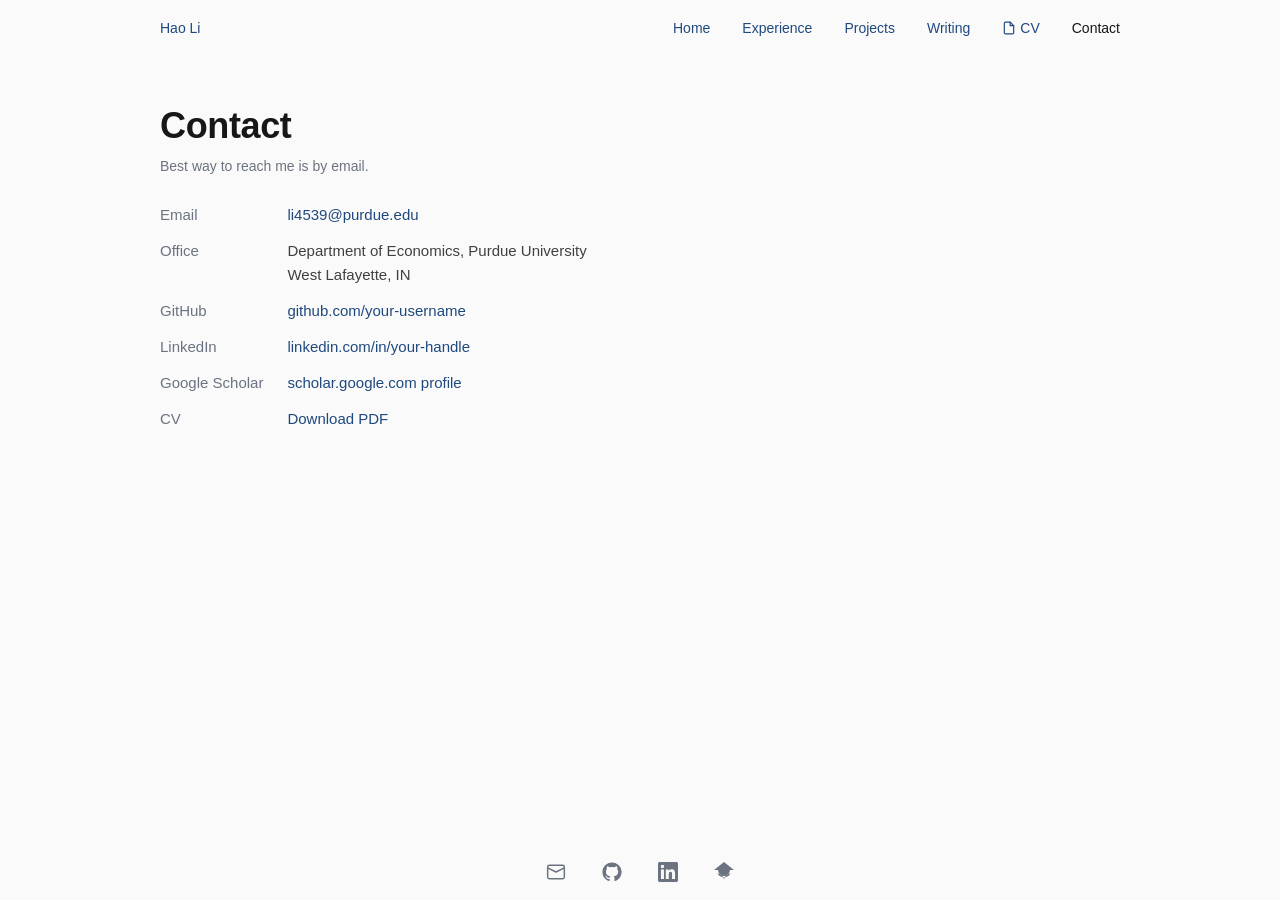
==== contact.html @ f15c2a9e "Add files via upload" ====
<!DOCTYPE html>
<html lang="en">
<head>
  <meta charset="UTF-8">
  <meta name="viewport" content="width=device-width, initial-scale=1">
  <title>Contact | Hao Li</title>
  <meta name="description" content="Contact information for Hao Li.">
  <link rel="stylesheet" href="styles.css">
</head>
<body>

  <header class="site-header">
    <div class="header-inner">
      <a href="index.html" class="site-name">Hao Li</a>
      <nav class="nav" aria-label="Main">
        <a href="index.html">Home</a>
        <a href="experience.html">Experience</a>
        <a href="projects.html">Projects</a>
        <a href="writing.html">Writing</a>
        <a href="pdf/Hao_Li_CV.pdf" target="_blank" rel="noopener" class="cv-link">
          <svg class="icon" viewBox="0 0 24 24" fill="none" stroke="currentColor" stroke-width="2" stroke-linecap="round" stroke-linejoin="round" aria-hidden="true">
            <path d="M14 2H6a2 2 0 0 0-2 2v16a2 2 0 0 0 2 2h12a2 2 0 0 0 2-2V8z"/>
            <polyline points="14 2 14 8 20 8"/>
          </svg>
          CV
        </a>
        <a href="contact.html" class="current">Contact</a>
      </nav>
      <button class="menu-toggle" aria-label="Open menu" aria-expanded="false">
        <svg width="20" height="20" viewBox="0 0 24 24" fill="none" stroke="currentColor" stroke-width="1.5">
          <path stroke-linecap="round" stroke-linejoin="round" d="M4 6h16M4 12h16M4 18h16"/>
        </svg>
      </button>
    </div>
  </header>

  <main>
    <h1 class="page-title">Contact</h1>
    <p class="subtitle">Best way to reach me is by email.</p>

    <section class="page-section">
      <dl class="contact-grid">
        <dt>Email</dt>
        <dd><a href="mailto:li4539@purdue.edu">li4539@purdue.edu</a></dd>

        <dt>Office</dt>
        <dd>Department of Economics, Purdue University<br>West Lafayette, IN</dd>

        <dt>GitHub</dt>
        <dd><a href="https://github.com/" target="_blank" rel="noopener">github.com/your-username</a></dd>

        <dt>LinkedIn</dt>
        <dd><a href="https://www.linkedin.com/" target="_blank" rel="noopener">linkedin.com/in/your-handle</a></dd>

        <dt>Google Scholar</dt>
        <dd><a href="https://scholar.google.com/" target="_blank" rel="noopener">scholar.google.com profile</a></dd>

        <dt>CV</dt>
        <dd><a href="pdf/Hao_Li_CV.pdf" target="_blank" rel="noopener">Download PDF</a></dd>
      </dl>
    </section>
  </main>

  <footer class="site-footer">
    <div class="footer-inner">
      <div class="footer-links">
        <a href="mailto:li4539@purdue.edu" aria-label="Email">
          <svg viewBox="0 0 24 24" fill="none" stroke="currentColor" stroke-width="1.75" stroke-linecap="round" stroke-linejoin="round" aria-hidden="true">
            <rect x="2" y="4" width="20" height="16" rx="2"/>
            <path d="m22 7-10 5L2 7"/>
          </svg>
        </a>
        <a href="https://github.com/" target="_blank" rel="noopener" aria-label="GitHub">
          <svg viewBox="0 0 24 24" fill="currentColor" aria-hidden="true">
            <path d="M12 .5C5.65.5.5 5.65.5 12c0 5.08 3.29 9.39 7.86 10.91.57.1.78-.25.78-.55v-2.1c-3.2.7-3.87-1.36-3.87-1.36-.52-1.34-1.28-1.7-1.28-1.7-1.05-.71.08-.7.08-.7 1.16.08 1.77 1.19 1.77 1.19 1.03 1.77 2.71 1.26 3.37.96.1-.75.4-1.27.73-1.56-2.55-.29-5.24-1.28-5.24-5.69 0-1.26.45-2.29 1.18-3.1-.12-.29-.51-1.46.11-3.04 0 0 .97-.31 3.18 1.18a11.1 11.1 0 0 1 5.79 0c2.21-1.49 3.18-1.18 3.18-1.18.62 1.58.23 2.75.11 3.04.74.81 1.18 1.84 1.18 3.1 0 4.42-2.69 5.39-5.25 5.68.41.36.78 1.06.78 2.14v3.17c0 .31.21.66.79.55C20.21 21.39 23.5 17.08 23.5 12 23.5 5.65 18.35.5 12 .5z"/>
          </svg>
        </a>
        <a href="https://www.linkedin.com/" target="_blank" rel="noopener" aria-label="LinkedIn">
          <svg viewBox="0 0 24 24" fill="currentColor" aria-hidden="true">
            <path d="M20.45 20.45h-3.55v-5.57c0-1.33-.02-3.04-1.85-3.04-1.86 0-2.14 1.45-2.14 2.95v5.66H9.36V9h3.41v1.56h.05c.47-.9 1.64-1.85 3.37-1.85 3.6 0 4.26 2.37 4.26 5.46v6.28zM5.34 7.43a2.06 2.06 0 1 1 0-4.12 2.06 2.06 0 0 1 0 4.12zM7.12 20.45H3.56V9h3.56v11.45zM22.22 0H1.77C.79 0 0 .78 0 1.74v20.52C0 23.22.79 24 1.77 24h20.45c.98 0 1.78-.78 1.78-1.74V1.74C24 .78 23.2 0 22.22 0z"/>
          </svg>
        </a>
        <a href="https://scholar.google.com/" target="_blank" rel="noopener" aria-label="Google Scholar">
          <svg viewBox="0 0 24 24" fill="currentColor" aria-hidden="true">
            <path d="M12 0L0 9.5h4.84A7.16 7.16 0 0 0 12 16.66a7.16 7.16 0 0 0 7.16-7.16H24L12 0zm0 18.4a8.9 8.9 0 0 1-7.91-4.87A8.9 8.9 0 0 1 12 24a8.9 8.9 0 0 1 7.91-10.47A8.9 8.9 0 0 1 12 18.4z"/>
          </svg>
        </a>
      </div>
    </div>
  </footer>

  <script>
    document.querySelector('.menu-toggle').addEventListener('click', function() {
      var nav = document.querySelector('.nav');
      var expanded = this.getAttribute('aria-expanded') === 'true';
      this.setAttribute('aria-expanded', !expanded);
      nav.classList.toggle('open');
    });
  </script>

</body>
</html>
---- styles.css ----
/* ============================================================
   Hao Li — personal site
   Accent color matches the LaTeX CV: rgb(31, 73, 125)
   ============================================================ */

:root {
  --accent: rgb(31, 73, 125);
  --accent-hover: rgb(20, 55, 100);
  --bg: #fafafa;
  --text: #171717;
  --text-muted: #6b7280;
  --text-gray: #404040;
  --border: #e5e5e5;
  --max-width: 64rem;
}

* {
  box-sizing: border-box;
  margin: 0;
  padding: 0;
}

html {
  scroll-behavior: smooth;
  -webkit-text-size-adjust: 100%;
}

body {
  font-family: -apple-system, BlinkMacSystemFont, "Segoe UI", Roboto, "Helvetica Neue", Arial, sans-serif;
  background: var(--bg);
  color: var(--text);
  font-size: 16px;
  line-height: 1.6;
  -webkit-font-smoothing: antialiased;
  -moz-osx-font-smoothing: grayscale;
  min-height: 100vh;
  display: flex;
  flex-direction: column;
}

/* ─── Header ───────────────────────────────────────────────── */

.site-header {
  position: sticky;
  top: 0;
  z-index: 50;
  background: var(--bg);
}

.header-inner {
  max-width: var(--max-width);
  margin: 0 auto;
  padding: 0 1.25rem;
  height: 3.5rem;
  display: flex;
  align-items: center;
  justify-content: space-between;
}

.site-name {
  font-size: 0.875rem;
  font-weight: 500;
  color: var(--accent);
  text-decoration: none;
  transition: color 0.15s;
}

.site-name:hover {
  color: var(--accent-hover);
  text-decoration: underline;
  text-underline-offset: 2px;
}

.nav {
  display: flex;
  align-items: center;
  gap: 2rem;
}

.nav a {
  font-size: 0.875rem;
  color: var(--accent);
  text-decoration: none;
  transition: color 0.15s;
}

.nav a:hover {
  color: var(--accent-hover);
  text-decoration: underline;
  text-underline-offset: 2px;
}

.nav a.current {
  color: var(--text);
  cursor: default;
}

.nav a.current:hover {
  text-decoration: none;
}

.nav .cv-link {
  display: inline-flex;
  align-items: center;
  gap: 0.25rem;
}

.nav .icon {
  width: 0.875rem;
  height: 0.875rem;
  flex-shrink: 0;
}

/* mobile menu toggle */
.menu-toggle {
  display: none;
  background: none;
  border: none;
  color: var(--accent);
  cursor: pointer;
  padding: 0.5rem;
}

@media (max-width: 768px) {
  .nav {
    display: none;
    position: absolute;
    top: 3.5rem;
    left: 0;
    right: 0;
    background: var(--bg);
    flex-direction: column;
    align-items: flex-start;
    gap: 0;
    padding: 0.5rem 1.25rem 1rem;
    border-bottom: 1px solid var(--border);
  }

  .nav.open {
    display: flex;
  }

  .nav a {
    padding: 0.5rem 0;
    width: 100%;
  }

  .menu-toggle {
    display: block;
  }
}

/* ─── Main layout ──────────────────────────────────────────── */

main {
  max-width: var(--max-width);
  width: 100%;
  margin: 0 auto;
  padding: 2rem 1.25rem 2rem;
  flex: 1;
}

@media (min-width: 640px) {
  main {
    padding: 3rem 2rem 3rem;
  }
  .header-inner {
    padding: 0 2rem;
  }
}

/* ─── Typography ───────────────────────────────────────────── */

.page-title {
  font-size: 1.875rem;
  font-weight: 700;
  line-height: 1.2;
  letter-spacing: -0.01em;
}

@media (min-width: 640px) {
  .page-title {
    font-size: 2.25rem;
  }
}

.subtitle {
  margin-top: 0.5rem;
  color: var(--text-muted);
  font-size: 0.875rem;
}

.subtitle + .subtitle {
  margin-top: 0.125rem;
}

.section-heading {
  font-size: 1.125rem;
  font-weight: 600;
  letter-spacing: -0.005em;
  margin-bottom: 1.25rem;
}

p {
  color: var(--text-gray);
  font-size: 0.9375rem;
  line-height: 1.7;
}

a {
  color: var(--accent);
  text-decoration: none;
  transition: color 0.15s;
}

a:hover {
  color: var(--accent-hover);
  text-decoration: underline;
  text-underline-offset: 2px;
}

a.link {
  font-size: 0.875rem;
}

em {
  font-style: italic;
}

strong {
  font-weight: 600;
}

/* ─── Hero (home page) ─────────────────────────────────────── */

.hero {
  display: flex;
  flex-direction: column;
  gap: 2rem;
  align-items: flex-start;
}

@media (min-width: 640px) {
  .hero {
    flex-direction: row;
  }
}

.hero-photo {
  flex-shrink: 0;
  width: 210px;
  border-radius: 0.5rem;
  overflow: hidden;
  aspect-ratio: 3 / 4;
  background: #e5e5e5;
}

@media (min-width: 640px) {
  .hero-photo {
    width: 270px;
  }
}

.hero-photo img {
  width: 100%;
  height: 100%;
  object-fit: cover;
  display: block;
}

.hero-photo-placeholder {
  width: 100%;
  height: 100%;
  display: flex;
  align-items: center;
  justify-content: center;
  color: #9ca3af;
  font-size: 0.875rem;
  text-align: center;
  padding: 1rem;
}

.hero-content {
  flex: 1;
  min-width: 0;
}

.hero-bio {
  margin-top: 2.5rem;
}

.hero-bio p + p {
  margin-top: 1rem;
}

/* ─── Two-column section (home page) ───────────────────────── */

.two-col {
  margin-top: 2rem;
  display: grid;
  grid-template-columns: 1fr;
  gap: 2.5rem;
}

@media (min-width: 768px) {
  .two-col {
    grid-template-columns: 1fr 1fr;
    gap: 3rem;
    margin-top: 3rem;
  }
}

.two-col .col {
  display: flex;
  flex-direction: column;
}

/* ─── Lists ────────────────────────────────────────────────── */

ul.entry-list {
  list-style: none;
  padding: 0;
  flex: 1;
  display: flex;
  flex-direction: column;
  gap: 1.25rem;
}

ul.entry-list li {
  font-size: 0.875rem;
}

.entry-title {
  font-weight: 500;
  color: var(--accent);
  text-decoration: none;
}

.entry-title:hover {
  color: var(--accent-hover);
  text-decoration: underline;
  text-underline-offset: 2px;
}

.entry-meta {
  margin-top: 0.125rem;
  color: var(--text-muted);
  font-size: 0.875rem;
}

.see-all {
  margin-top: 1rem;
  padding-top: 1rem;
  font-size: 0.875rem;
}

/* ─── Sub-page content ─────────────────────────────────────── */

.page-section {
  margin-top: 2rem;
}

.page-section:first-of-type {
  margin-top: 1.5rem;
}

.page-section h2 {
  font-size: 1.125rem;
  font-weight: 600;
  margin-bottom: 1rem;
  padding-bottom: 0.5rem;
  border-bottom: 1px solid var(--border);
}

.entry {
  margin-bottom: 1.5rem;
}

.entry-header {
  display: flex;
  justify-content: space-between;
  align-items: baseline;
  gap: 1rem;
  flex-wrap: wrap;
}

.entry-role {
  font-weight: 600;
  font-size: 0.9375rem;
}

.entry-place {
  color: var(--text-gray);
  font-weight: 400;
}

.entry-date {
  color: var(--text-muted);
  font-size: 0.875rem;
  font-style: italic;
  white-space: nowrap;
}

.entry ul {
  margin-top: 0.5rem;
  padding-left: 1.25rem;
}

.entry ul li {
  font-size: 0.9375rem;
  color: var(--text-gray);
  line-height: 1.65;
  margin-bottom: 0.25rem;
}

/* ─── Contact page ─────────────────────────────────────────── */

.contact-grid {
  display: grid;
  grid-template-columns: max-content 1fr;
  gap: 0.75rem 1.5rem;
  margin-top: 1.5rem;
  font-size: 0.9375rem;
}

.contact-grid dt {
  color: var(--text-muted);
  font-weight: 500;
}

.contact-grid dd {
  color: var(--text-gray);
}

/* ─── Footer ───────────────────────────────────────────────── */

.site-footer {
  margin-top: auto;
  height: 3.5rem;
}

.footer-inner {
  max-width: var(--max-width);
  margin: 0 auto;
  padding: 0 1.25rem;
  height: 3.5rem;
  display: flex;
  align-items: center;
  justify-content: center;
}

.footer-links {
  display: flex;
  align-items: center;
  justify-content: center;
  gap: 1rem;
}

.footer-links a {
  display: inline-flex;
  align-items: center;
  justify-content: center;
  width: 2.5rem;
  height: 2.5rem;
  border-radius: 9999px;
  color: var(--text-muted);
  transition: color 0.15s;
}

.footer-links a:hover {
  color: var(--accent);
}

.footer-links svg {
  width: 1.25rem;
  height: 1.25rem;
}
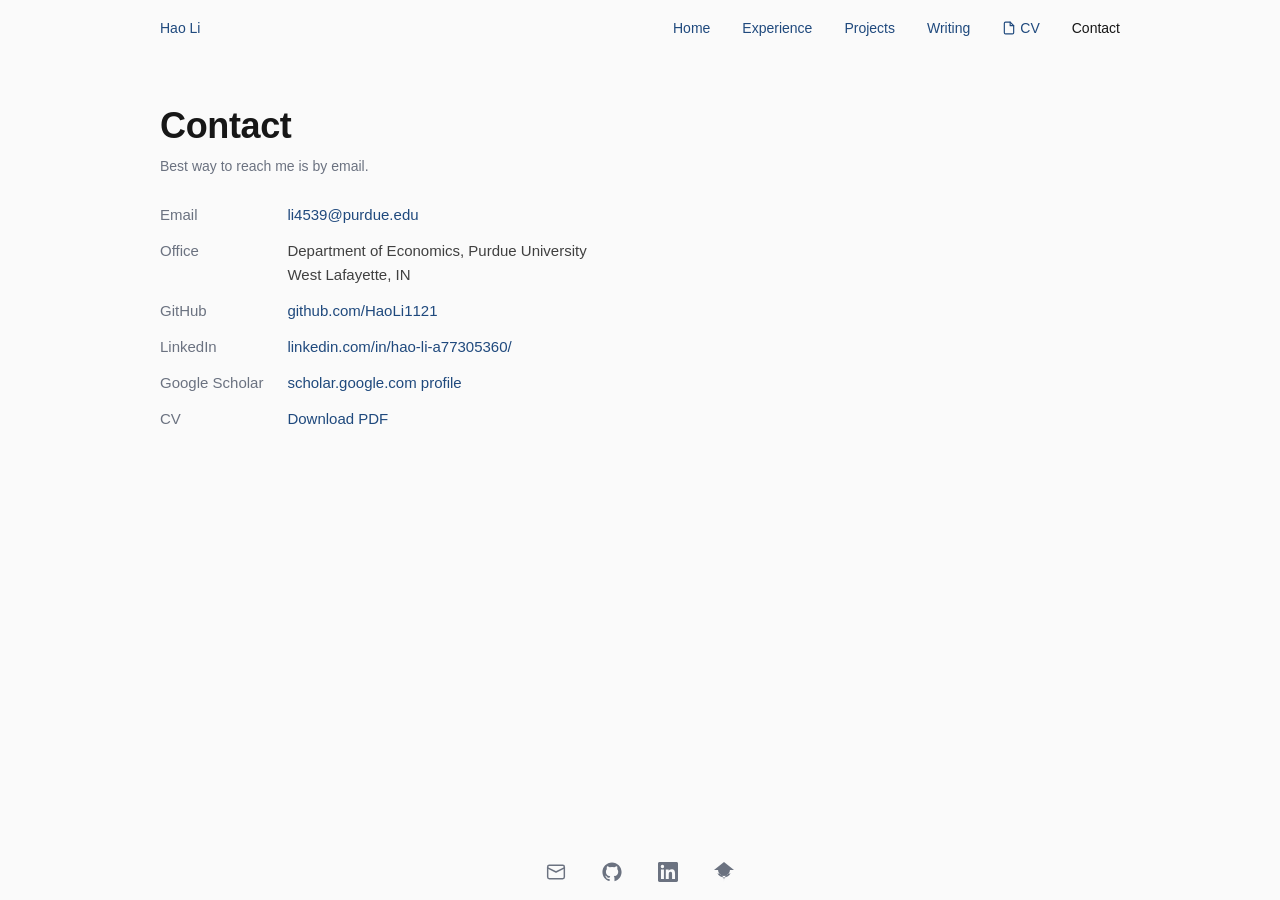
==== commit 17f3ca44: "Update contact links with new GitHub and LinkedIn profiles" ====
--- a/contact.html
+++ b/contact.html
@@ -47,10 +47,10 @@
         <dd>Department of Economics, Purdue University<br>West Lafayette, IN</dd>
 
         <dt>GitHub</dt>
-        <dd><a href="https://github.com/" target="_blank" rel="noopener">github.com/your-username</a></dd>
+        <dd><a href="https://github.com/" target="_blank" rel="noopener">github.com/HaoLi1121</a></dd>
 
         <dt>LinkedIn</dt>
-        <dd><a href="https://www.linkedin.com/" target="_blank" rel="noopener">linkedin.com/in/your-handle</a></dd>
+        <dd><a href="https://www.linkedin.com/" target="_blank" rel="noopener">linkedin.com/in/hao-li-a77305360/</a></dd>
 
         <dt>Google Scholar</dt>
         <dd><a href="https://scholar.google.com/" target="_blank" rel="noopener">scholar.google.com profile</a></dd>
